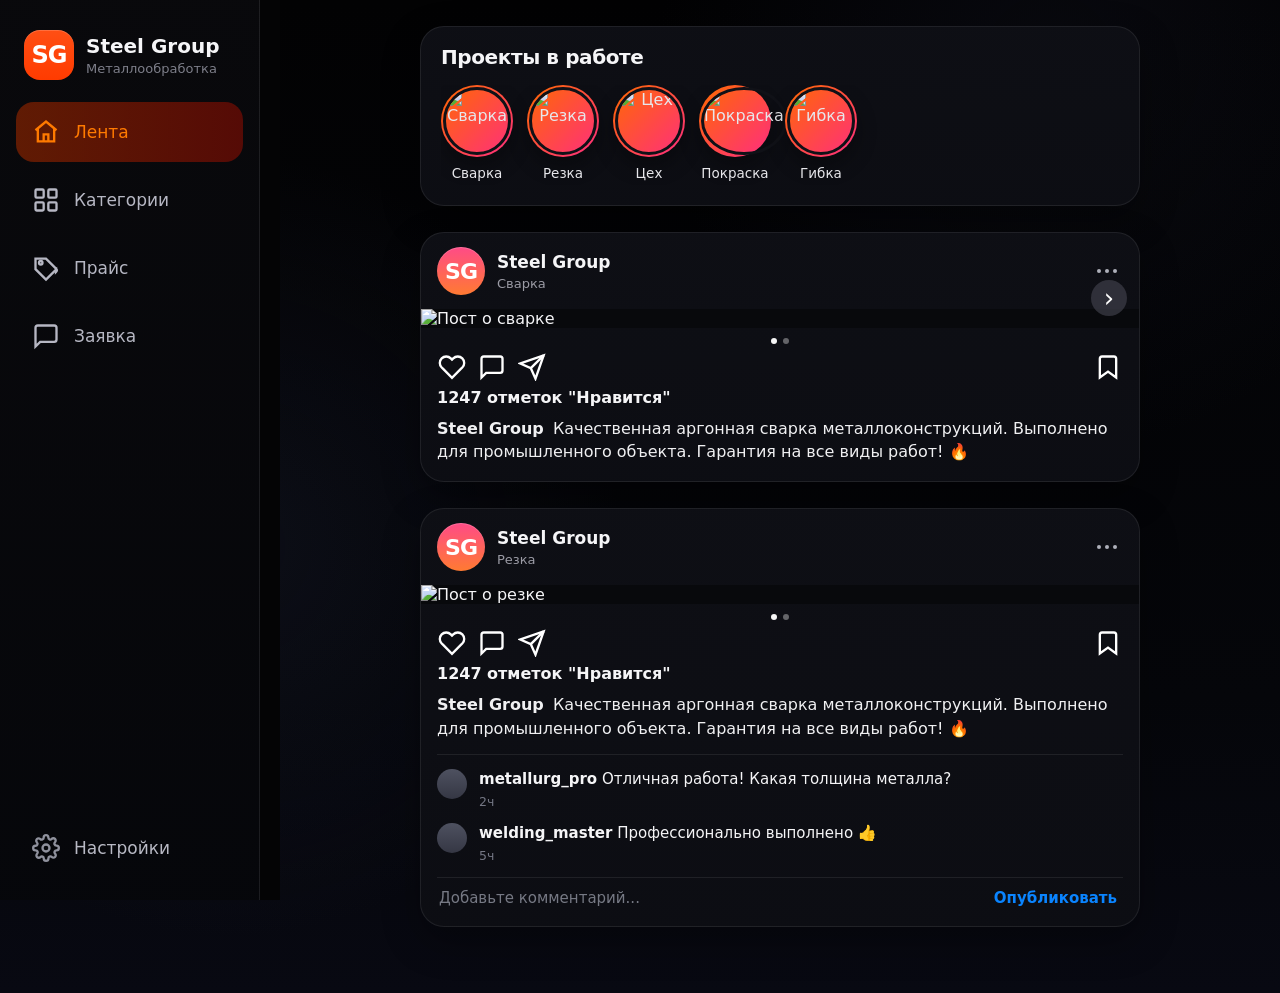
==== index.html @ e27e7040 "Add files via upload" ====
<!DOCTYPE html>
<html lang="ru">
<head>
  <meta charset="UTF-8" />
  <meta name="viewport" content="width=device-width, initial-scale=1.0" />
  <title>Steel Group — Лента</title>
  <link rel="stylesheet" href="styles.css" />
</head>
<body>
  <div class="layout">
    <iframe class="sidebar-frame" src="sidebar.html" title="Левое меню"></iframe>

    <main class="feed-page">
      <section class="stories-card">
        <h1>Проекты в работе</h1>
        <div class="stories-row">
          <button class="story" data-story="0">
            <span class="story__ring"><img src="https://metallsnab.kz/wp-content/uploads/2017/11/rezka3.jpg" alt="Сварка" /></span>
            <span class="story__label">Сварка</span>
          </button>
          <button class="story" data-story="1">
            <span class="story__ring"><img src="https://metallsnab.kz/wp-content/uploads/2017/11/rezka3.jpg" alt="Резка" /></span>
            <span class="story__label">Резка</span>
          </button>
          <button class="story" data-story="2">
            <span class="story__ring"><img src="https://metallsnab.kz/wp-content/uploads/2017/11/rezka3.jpg" alt="Цех" /></span>
            <span class="story__label">Цех</span>
          </button>
          <button class="story" data-story="3">
            <span class="story__ring"><img src="https://metallsnab.kz/wp-content/uploads/2017/11/rezka3.jpg" alt="Покраска" /></span>
            <span class="story__label">Покраска</span>
          </button>
          <button class="story" data-story="4">
            <span class="story__ring"><img src="https://metallsnab.kz/wp-content/uploads/2017/11/rezka3.jpg" alt="Гибка" /></span>
            <span class="story__label">Гибка</span>
          </button>
        </div>
      </section>

      <section class="post-card">
        <header class="post-card__header">
          <div class="post-author">
            <div class="avatar">SG</div>
            <div>
              <div class="post-author__name">Steel Group</div>
              <div class="post-author__meta">Сварка</div>
            </div>
          </div>
          <button class="more-btn" aria-label="Ещё">
            <span></span><span></span><span></span>
          </button>
        </header>

        <div class="post-media">
          <img src="https://metallsnab.kz/wp-content/uploads/2017/11/rezka3.jpg" alt="Пост о сварке" />
          <button class="media-nav media-nav--next" aria-label="Следующее изображение">&#8250;</button>
        </div>

        <div class="media-dots">
          <span class="media-dots__dot media-dots__dot--active"></span>
          <span class="media-dots__dot"></span>
        </div>

        <div class="post-actions">
          <div class="post-actions__left">
            <button class="icon-btn" aria-label="Нравится">
              <svg viewBox="0 0 24 24" fill="none" stroke="currentColor" stroke-width="2">
                <path d="M20.84 4.61a5.5 5.5 0 0 0-7.78 0L12 5.67l-1.06-1.06a5.5 5.5 0 0 0-7.78 7.78l1.06 1.06L12 21.23l7.78-7.78 1.06-1.06a5.5 5.5 0 0 0 0-7.78Z"></path>
              </svg>
            </button>
            <button class="icon-btn" aria-label="Комментарий">
              <svg viewBox="0 0 24 24" fill="none" stroke="currentColor" stroke-width="2">
                <path d="M21 15a2 2 0 0 1-2 2H7l-4 4V5a2 2 0 0 1 2-2h14a2 2 0 0 1 2 2z"></path>
              </svg>
            </button>
            <button class="icon-btn" aria-label="Поделиться">
              <svg viewBox="0 0 24 24" fill="none" stroke="currentColor" stroke-width="2">
                <path d="M22 2 11 13"></path>
                <path d="M22 2 15 22 11 13 2 9 22 2z"></path>
              </svg>
            </button>
          </div>
          <button class="icon-btn" aria-label="Сохранить">
            <svg viewBox="0 0 24 24" fill="none" stroke="currentColor" stroke-width="2">
              <path d="M19 21l-7-5-7 5V5a2 2 0 0 1 2-2h10a2 2 0 0 1 2 2z"></path>
            </svg>
          </button>
        </div>

        <div class="post-body">
          <div class="likes-count">1247 отметок "Нравится"</div>
          <p class="caption"><strong>Steel Group</strong> Качественная аргонная сварка металлоконструкций. Выполнено для промышленного объекта. Гарантия на все виды работ! 🔥</p>
        </div>
      </section>

      <section class="post-card post-card--comments">
        <header class="post-card__header">
          <div class="post-author">
            <div class="avatar">SG</div>
            <div>
              <div class="post-author__name">Steel Group</div>
              <div class="post-author__meta">Резка</div>
            </div>
          </div>
          <button class="more-btn" aria-label="Ещё">
            <span></span><span></span><span></span>
          </button>
        </header>

        <div class="post-media post-media--small">
          <img src="https://metallsnab.kz/wp-content/uploads/2017/11/rezka3.jpg" alt="Пост о резке" />
        </div>

        <div class="media-dots">
          <span class="media-dots__dot media-dots__dot--active"></span>
          <span class="media-dots__dot"></span>
        </div>

        <div class="post-actions">
          <div class="post-actions__left">
            <button class="icon-btn" aria-label="Нравится">
              <svg viewBox="0 0 24 24" fill="none" stroke="currentColor" stroke-width="2">
                <path d="M20.84 4.61a5.5 5.5 0 0 0-7.78 0L12 5.67l-1.06-1.06a5.5 5.5 0 0 0-7.78 7.78l1.06 1.06L12 21.23l7.78-7.78 1.06-1.06a5.5 5.5 0 0 0 0-7.78Z"></path>
              </svg>
            </button>
            <button class="icon-btn" aria-label="Комментарий">
              <svg viewBox="0 0 24 24" fill="none" stroke="currentColor" stroke-width="2">
                <path d="M21 15a2 2 0 0 1-2 2H7l-4 4V5a2 2 0 0 1 2-2h14a2 2 0 0 1 2 2z"></path>
              </svg>
            </button>
            <button class="icon-btn" aria-label="Поделиться">
              <svg viewBox="0 0 24 24" fill="none" stroke="currentColor" stroke-width="2">
                <path d="M22 2 11 13"></path>
                <path d="M22 2 15 22 11 13 2 9 22 2z"></path>
              </svg>
            </button>
          </div>
          <button class="icon-btn" aria-label="Сохранить">
            <svg viewBox="0 0 24 24" fill="none" stroke="currentColor" stroke-width="2">
              <path d="M19 21l-7-5-7 5V5a2 2 0 0 1 2-2h10a2 2 0 0 1 2 2z"></path>
            </svg>
          </button>
        </div>

        <div class="post-body post-body--comments">
          <div class="likes-count">1247 отметок "Нравится"</div>
          <p class="caption"><strong>Steel Group</strong> Качественная аргонная сварка металлоконструкций. Выполнено для промышленного объекта. Гарантия на все виды работ! 🔥</p>

          <div class="comments">
            <div class="comment">
              <div class="comment__avatar"></div>
              <div>
                <div class="comment__text"><strong>metallurg_pro</strong> Отличная работа! Какая толщина металла?</div>
                <div class="comment__time">2ч</div>
              </div>
            </div>
            <div class="comment">
              <div class="comment__avatar"></div>
              <div>
                <div class="comment__text"><strong>welding_master</strong> Профессионально выполнено 👍</div>
                <div class="comment__time">5ч</div>
              </div>
            </div>
          </div>

          <div class="comment-form">
            <input type="text" placeholder="Добавьте комментарий..." />
            <button type="button">Опубликовать</button>
          </div>
        </div>
      </section>
    </main>
  </div>

  <div class="story-modal" id="storyModal" aria-hidden="true">
    <div class="story-modal__overlay"></div>
    <div class="story-modal__content">
      <div class="story-progress" id="storyProgress"></div>
      <div class="story-modal__top">
        <div class="story-modal__author">
          <div class="avatar avatar--small">SG</div>
          <div>
            <div class="post-author__name">Steel Group</div>
            <div class="post-author__meta" id="storyMeta">Сварка</div>
          </div>
        </div>
        <button class="story-close" id="storyClose" aria-label="Закрыть">×</button>
      </div>
      <img id="storyImage" src="https://metallsnab.kz/wp-content/uploads/2017/11/rezka3.jpg" alt="История" />
      <div class="story-modal__caption" id="storyCaption">Аргонная сварка металлоконструкций</div>
      <button class="story-switch story-switch--prev" id="storyPrev" aria-label="Предыдущая история">&#8249;</button>
      <button class="story-switch story-switch--next" id="storyNext" aria-label="Следующая история">&#8250;</button>
    </div>
  </div>

  <script src="script.js"></script>
</body>
</html>
---- styles.css ----
:root {
  --bg: #040405;
  --bg-soft: #0c0d12;
  --card: rgba(16, 17, 24, 0.94);
  --card-border: rgba(255, 255, 255, 0.08);
  --text: #f5f5f7;
  --muted: #9b9ba5;
  --accent: #ff7a00;
  --accent-deep: #5b0f08;
  --story-start: #ff6a00;
  --story-end: #ff2d80;
  --shadow: 0 20px 60px rgba(0, 0, 0, 0.38);
}

* {
  box-sizing: border-box;
}

html, body {
  margin: 0;
  min-height: 100%;
  font-family: Inter, ui-sans-serif, system-ui, -apple-system, BlinkMacSystemFont, "Segoe UI", sans-serif;
  color: var(--text);
  background:
    radial-gradient(circle at 18% 55%, rgba(26, 30, 50, 0.35), transparent 33%),
    radial-gradient(circle at 82% 6%, rgba(33, 36, 62, 0.2), transparent 28%),
    linear-gradient(180deg, #020203 0%, #05060a 70%, #080912 100%);
}

body {
  overflow-x: hidden;
}

button,
a,
input {
  font: inherit;
}

.sidebar-page {
  background: #040405;
}

.layout {
  min-height: 100vh;
  display: grid;
  grid-template-columns: 336px minmax(0, 1fr);
}

.sidebar-frame {
  width: 336px;
  height: 100vh;
  border: 0;
  display: block;
  position: sticky;
  top: 0;
}

.sidebar {
  width: 336px;
  height: 100vh;
  padding: 36px 18px 26px;
  background: linear-gradient(180deg, rgba(9, 9, 12, 0.98), rgba(6, 7, 11, 0.96));
  border-right: 1px solid rgba(255,255,255,0.09);
  display: flex;
  flex-direction: column;
}

.brand {
  display: flex;
  align-items: center;
  gap: 16px;
  padding: 2px 8px 30px;
}

.brand__logo,
.avatar {
  width: 56px;
  height: 56px;
  border-radius: 18px;
  background: linear-gradient(180deg, #ff4f14 0%, #ff3b00 100%);
  color: #fff;
  display: grid;
  place-items: center;
  font-weight: 800;
  font-size: 28px;
  letter-spacing: -0.04em;
  box-shadow: inset 0 1px 0 rgba(255,255,255,0.18);
}

.brand__title {
  font-size: 22px;
  font-weight: 800;
  line-height: 1.1;
}

.brand__subtitle {
  margin-top: 6px;
  color: #7d7e89;
  font-size: 14px;
}

.menu {
  display: flex;
  flex-direction: column;
  gap: 8px;
}

.menu__item {
  height: 68px;
  padding: 0 18px;
  border-radius: 22px;
  display: flex;
  align-items: center;
  gap: 18px;
  color: #b6b7c3;
  text-decoration: none;
  transition: 0.25s ease;
  position: relative;
}

.menu__item:hover {
  background: rgba(255,255,255,0.04);
  color: #f3f3f7;
}

.menu__item--active {
  color: var(--accent);
  background: linear-gradient(90deg, rgba(130, 34, 0, 0.72), rgba(96, 11, 5, 0.88));
}

.menu__icon {
  width: 28px;
  height: 28px;
  display: grid;
  place-items: center;
}

.menu__icon svg,
.icon-btn svg {
  width: 100%;
  height: 100%;
}

.menu__icon--muted {
  color: #8f919d;
}

.menu__item span:last-child {
  font-size: 19px;
  font-weight: 500;
}

.menu__footer {
  margin-top: auto;
}

.menu__item--footer {
  color: #b8b9c4;
}

.feed-page {
  padding: 36px 0 60px;
}

.stories-card,
.post-card {
  width: min(820px, calc(100vw - 420px));
  margin: 0 auto 38px;
  background: linear-gradient(180deg, rgba(14, 15, 21, 0.98), rgba(13, 14, 20, 0.95));
  border: 1px solid var(--card-border);
  border-radius: 34px;
  box-shadow: var(--shadow);
}

.stories-card {
  padding: 24px 28px 28px;
}

.stories-card h1 {
  margin: 0 0 22px;
  font-size: 24px;
  letter-spacing: -0.02em;
}

.stories-row {
  display: flex;
  align-items: flex-start;
  gap: 20px;
  overflow-x: auto;
  padding-bottom: 4px;
}

.stories-row::-webkit-scrollbar {
  height: 0;
}

.story {
  border: 0;
  background: transparent;
  color: #e7e7eb;
  cursor: pointer;
  padding: 0;
  min-width: 84px;
}

.story__ring {
  width: 86px;
  height: 86px;
  display: grid;
  place-items: center;
  border-radius: 50%;
  background: linear-gradient(135deg, var(--story-start), var(--story-end));
  padding: 3px;
  box-shadow: 0 12px 22px rgba(0,0,0,0.35);
}

.story__ring img {
  width: 100%;
  height: 100%;
  object-fit: cover;
  border-radius: 50%;
  border: 3px solid #101117;
  display: block;
}

.story__label {
  display: block;
  margin-top: 12px;
  font-size: 15px;
}

.post-card {
  overflow: hidden;
}

.post-card__header {
  height: 95px;
  padding: 0 20px;
  display: flex;
  align-items: center;
  justify-content: space-between;
}

.post-author {
  display: flex;
  align-items: center;
  gap: 16px;
}

.avatar {
  width: 54px;
  height: 54px;
  border-radius: 50%;
  font-size: 26px;
  background: linear-gradient(180deg, #ff4b87 0%, #ff7a32 100%);
}

.avatar--small {
  width: 42px;
  height: 42px;
  font-size: 18px;
}

.post-author__name {
  font-size: 19px;
  font-weight: 800;
}

.post-author__meta {
  margin-top: 4px;
  color: var(--muted);
  font-size: 14px;
}

.more-btn {
  border: 0;
  background: transparent;
  color: #aeb0ba;
  cursor: pointer;
  display: inline-flex;
  gap: 4px;
  align-items: center;
  padding: 8px;
}

.more-btn span {
  width: 4px;
  height: 4px;
  border-radius: 50%;
  background: currentColor;
  display: inline-block;
}

.post-media {
  position: relative;
  background: #08090c;
}

.post-media img {
  width: 100%;
  height: auto;
  display: block;
}

.post-media--small img {
  max-height: 510px;
  object-fit: cover;
}

.media-nav {
  position: absolute;
  right: 14px;
  bottom: 18px;
  width: 44px;
  height: 44px;
  border: 0;
  border-radius: 50%;
  background: rgba(66, 67, 78, 0.65);
  color: #fff;
  font-size: 32px;
  line-height: 1;
  cursor: pointer;
  display: grid;
  place-items: center;
}

.media-dots {
  display: flex;
  justify-content: center;
  gap: 8px;
  padding: 14px 0 8px;
}

.media-dots__dot {
  width: 8px;
  height: 8px;
  border-radius: 50%;
  background: rgba(255,255,255,0.36);
}

.media-dots__dot--active {
  background: rgba(255,255,255,0.96);
}

.post-actions {
  padding: 0 18px;
  display: flex;
  align-items: center;
  justify-content: space-between;
}

.post-actions__left {
  display: flex;
  align-items: center;
  gap: 12px;
}

.icon-btn {
  width: 36px;
  height: 36px;
  border: 0;
  background: transparent;
  color: #fff;
  cursor: pointer;
  padding: 2px;
}

.icon-btn:hover {
  color: #ffb67d;
}

.post-body {
  padding: 8px 20px 24px;
}

.likes-count {
  font-size: 18px;
  font-weight: 700;
  margin-bottom: 12px;
}

.caption {
  margin: 0;
  font-size: 18px;
  line-height: 1.5;
  color: #f0f0f2;
}

.caption strong {
  margin-right: 4px;
}

.post-card--comments {
  margin-bottom: 0;
}

.post-body--comments {
  padding-bottom: 16px;
}

.comments {
  margin-top: 18px;
  border-top: 1px solid rgba(255,255,255,0.08);
  border-bottom: 1px solid rgba(255,255,255,0.08);
  padding: 18px 0;
  display: flex;
  flex-direction: column;
  gap: 18px;
}

.comment {
  display: flex;
  gap: 14px;
}

.comment__avatar {
  width: 34px;
  height: 34px;
  border-radius: 50%;
  background: linear-gradient(180deg, #4e5160 0%, #353744 100%);
  flex: 0 0 auto;
}

.comment__text {
  font-size: 17px;
  line-height: 1.45;
}

.comment__time {
  margin-top: 6px;
  font-size: 14px;
  color: #747784;
}

.comment-form {
  display: flex;
  align-items: center;
  justify-content: space-between;
  gap: 16px;
  padding-top: 14px;
}

.comment-form input {
  flex: 1;
  min-width: 0;
  border: 0;
  background: transparent;
  color: #fff;
  font-size: 17px;
  outline: none;
}

.comment-form input::placeholder {
  color: #767984;
}

.comment-form button {
  border: 0;
  background: transparent;
  color: #0a84ff;
  font-weight: 600;
  cursor: pointer;
}

.story-modal {
  position: fixed;
  inset: 0;
  display: none;
  align-items: center;
  justify-content: center;
  z-index: 50;
}

.story-modal.is-open {
  display: flex;
}

.story-modal__overlay {
  position: absolute;
  inset: 0;
  background: rgba(0,0,0,0.78);
  backdrop-filter: blur(6px);
}

.story-modal__content {
  position: relative;
  width: min(430px, calc(100vw - 32px));
  height: min(760px, calc(100vh - 32px));
  border-radius: 32px;
  overflow: hidden;
  background: #111216;
  border: 1px solid rgba(255,255,255,0.1);
  box-shadow: 0 24px 70px rgba(0,0,0,0.55);
  z-index: 1;
}

.story-modal__content img {
  width: 100%;
  height: 100%;
  object-fit: cover;
  display: block;
}

.story-progress {
  position: absolute;
  top: 14px;
  left: 12px;
  right: 12px;
  display: grid;
  grid-template-columns: repeat(5, 1fr);
  gap: 6px;
  z-index: 3;
}

.story-progress__bar {
  height: 4px;
  border-radius: 999px;
  background: rgba(255,255,255,0.2);
  overflow: hidden;
}

.story-progress__bar span {
  display: block;
  width: 0;
  height: 100%;
  background: #fff;
}

.story-modal__top,
.story-modal__caption {
  position: absolute;
  left: 18px;
  right: 18px;
  z-index: 3;
}

.story-modal__top {
  top: 30px;
  display: flex;
  justify-content: space-between;
  align-items: center;
}

.story-modal__author {
  display: flex;
  align-items: center;
  gap: 12px;
}

.story-close,
.story-switch {
  border: 0;
  color: #fff;
  cursor: pointer;
}

.story-close {
  background: rgba(15,16,21,0.52);
  width: 38px;
  height: 38px;
  border-radius: 50%;
  font-size: 28px;
  line-height: 1;
}

.story-modal__caption {
  bottom: 22px;
  padding: 16px 18px;
  border-radius: 18px;
  background: rgba(10,10,14,0.62);
  font-size: 17px;
  line-height: 1.45;
}

.story-switch {
  position: absolute;
  top: 50%;
  transform: translateY(-50%);
  width: 48px;
  height: 48px;
  border-radius: 50%;
  background: rgba(19,20,26,0.65);
  font-size: 38px;
  display: grid;
  place-items: center;
  z-index: 3;
}

.story-switch--prev {
  left: 14px;
}

.story-switch--next {
  right: 14px;
}

@media (max-width: 1240px) {
  .layout {
    grid-template-columns: 296px minmax(0, 1fr);
  }

  .sidebar,
  .sidebar-frame {
    width: 296px;
  }

  .stories-card,
  .post-card {
    width: min(760px, calc(100vw - 360px));
  }
}

@media (max-width: 980px) {
  .layout {
    grid-template-columns: 1fr;
  }

  .sidebar-frame {
    display: none;
  }

  .feed-page {
    padding-top: 24px;
  }

  .stories-card,
  .post-card {
    width: min(820px, calc(100vw - 24px));
    margin-bottom: 24px;
  }
}

/* Compact layout refinements */
.layout {
  grid-template-columns: 280px minmax(0, 1fr);
}

.sidebar-frame,
.sidebar {
  width: 280px;
}

.sidebar {
  padding: 28px 16px 22px;
}

.brand {
  gap: 12px;
  padding: 2px 8px 22px;
}

.brand__logo {
  width: 50px;
  height: 50px;
  border-radius: 16px;
  font-size: 24px;
}

.avatar {
  width: 48px;
  height: 48px;
  font-size: 22px;
}

.avatar--small {
  width: 36px;
  height: 36px;
  font-size: 16px;
}

.brand__title {
  font-size: 20px;
}

.brand__subtitle {
  margin-top: 4px;
  font-size: 13px;
}

.menu__item {
  height: 60px;
  padding: 0 16px;
  border-radius: 18px;
  gap: 14px;
}

.menu__item span:last-child {
  font-size: 17px;
}

.feed-page {
  padding: 26px 0 40px;
}

.stories-card,
.post-card {
  width: min(720px, calc(100vw - 330px));
  margin: 0 auto 26px;
  border-radius: 24px;
  box-shadow: 0 14px 38px rgba(0, 0, 0, 0.32);
}

.stories-card {
  padding: 18px 20px 20px;
}

.stories-card h1 {
  margin: 0 0 16px;
  font-size: 20px;
}

.stories-row {
  gap: 14px;
}

.story {
  min-width: 72px;
}

.story__ring {
  width: 72px;
  height: 72px;
  padding: 2px;
  box-shadow: 0 10px 20px rgba(0, 0, 0, 0.32);
}

.story__label {
  margin-top: 8px;
  font-size: 13.5px;
}

.post-card__header {
  height: 76px;
  padding: 0 16px;
}

.post-author {
  gap: 12px;
}

.post-author__name {
  font-size: 17px;
}

.post-author__meta {
  font-size: 13px;
}

.more-btn {
  padding: 6px;
}

.media-nav {
  right: 12px;
  bottom: 12px;
  width: 36px;
  height: 36px;
  font-size: 26px;
}

.media-dots {
  gap: 6px;
  padding: 10px 0 8px;
}

.media-dots__dot {
  width: 6px;
  height: 6px;
}

.post-actions {
  padding: 0 16px;
}

.post-actions__left {
  gap: 10px;
}

.icon-btn {
  width: 30px;
  height: 30px;
  padding: 1px;
}

.post-body {
  padding: 6px 16px 18px;
}

.likes-count {
  font-size: 16px;
  margin-bottom: 10px;
}

.caption {
  font-size: 16px;
  line-height: 1.45;
}

.comments {
  margin-top: 14px;
  padding: 14px 0;
  gap: 14px;
}

.comment {
  gap: 12px;
}

.comment__avatar {
  width: 30px;
  height: 30px;
}

.comment__text {
  font-size: 15px;
  line-height: 1.42;
}

.comment__time {
  margin-top: 4px;
  font-size: 12.5px;
}

.comment-form {
  gap: 12px;
  padding-top: 10px;
}

.comment-form input {
  font-size: 15px;
}

.comment-form button {
  font-size: 15px;
}

.story-modal__content {
  width: min(380px, calc(100vw - 32px));
  height: min(640px, calc(100vh - 32px));
  border-radius: 24px;
}

.story-progress {
  top: 12px;
  left: 10px;
  right: 10px;
  gap: 5px;
}

.story-modal__top {
  top: 22px;
}

.story-close {
  width: 32px;
  height: 32px;
  font-size: 24px;
}

.story-modal__caption {
  padding: 12px 14px;
  border-radius: 14px;
  font-size: 15px;
  line-height: 1.4;
}

.story-switch {
  width: 40px;
  height: 40px;
  font-size: 30px;
}

.story-switch--prev {
  left: 10px;
}

.story-switch--next {
  right: 10px;
}

@media (max-width: 1240px) {
  .layout {
    grid-template-columns: 260px minmax(0, 1fr);
  }

  .sidebar,
  .sidebar-frame {
    width: 260px;
  }

  .stories-card,
  .post-card {
    width: min(660px, calc(100vw - 300px));
  }
}

@media (max-width: 980px) {
  .feed-page {
    padding-top: 20px;
  }

  .stories-card,
  .post-card {
    width: min(720px, calc(100vw - 24px));
    margin-bottom: 20px;
  }
}
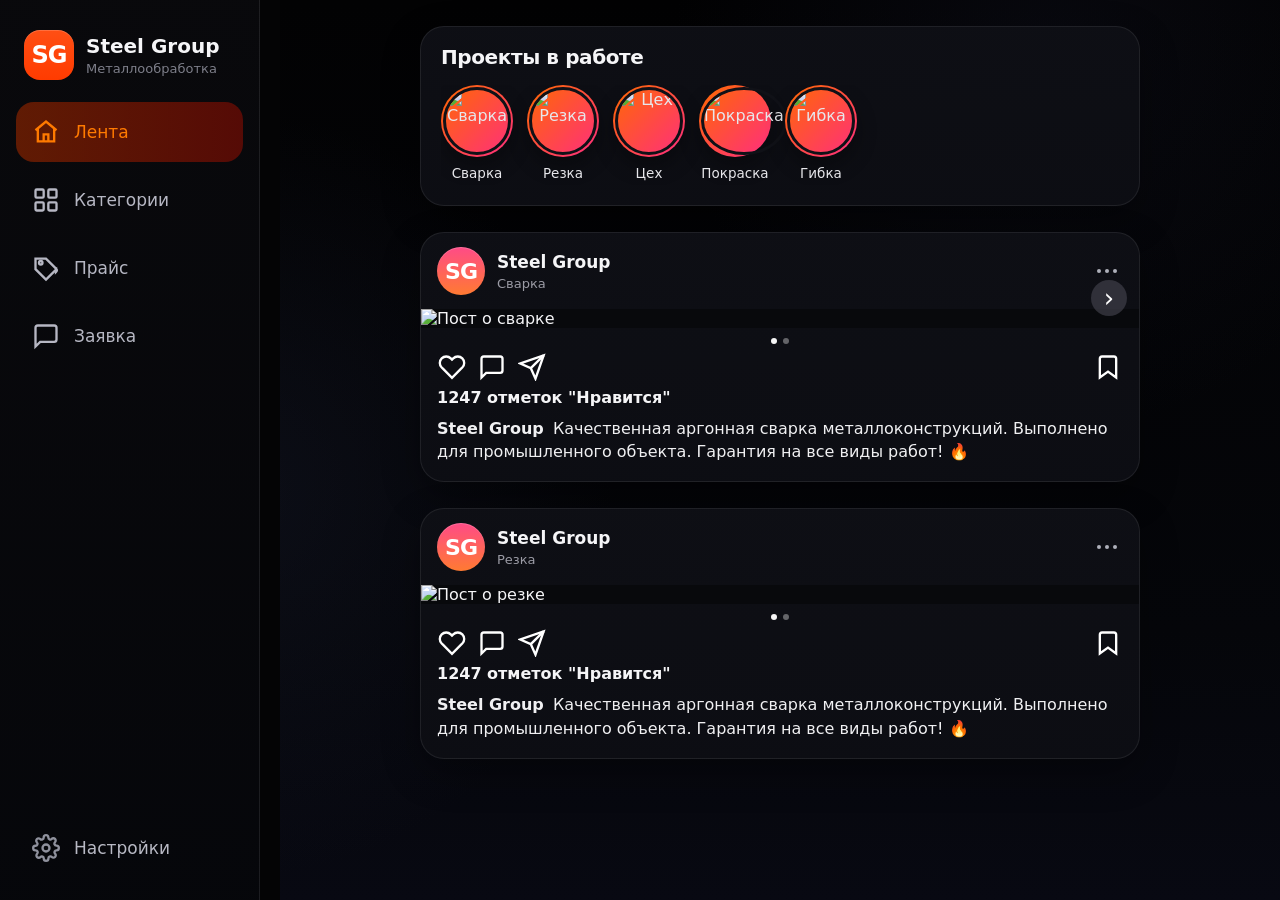
==== commit 1f3ffa1d: "Add toggleable post comments and fix story images" ====
--- a/index.html
+++ b/index.html
@@ -68,7 +68,7 @@
                 <path d="M20.84 4.61a5.5 5.5 0 0 0-7.78 0L12 5.67l-1.06-1.06a5.5 5.5 0 0 0-7.78 7.78l1.06 1.06L12 21.23l7.78-7.78 1.06-1.06a5.5 5.5 0 0 0 0-7.78Z"></path>
               </svg>
             </button>
-            <button class="icon-btn" aria-label="Комментарий">
+            <button class="icon-btn js-comment-toggle" aria-label="Комментарий" data-comment-target="comments-post-1" aria-expanded="false">
               <svg viewBox="0 0 24 24" fill="none" stroke="currentColor" stroke-width="2">
                 <path d="M21 15a2 2 0 0 1-2 2H7l-4 4V5a2 2 0 0 1 2-2h14a2 2 0 0 1 2 2z"></path>
               </svg>
@@ -90,6 +90,37 @@
         <div class="post-body">
           <div class="likes-count">1247 отметок "Нравится"</div>
           <p class="caption"><strong>Steel Group</strong> Качественная аргонная сварка металлоконструкций. Выполнено для промышленного объекта. Гарантия на все виды работ! 🔥</p>
+
+          <div class="post-comments" id="comments-post-1" hidden>
+            <div class="comments">
+              <div class="comment">
+                <div class="comment__avatar"></div>
+                <div>
+                  <div class="comment__text"><strong>metallurg_pro</strong> Отличная геометрия шва, выглядит очень аккуратно!</div>
+                  <div class="comment__time">1ч</div>
+                </div>
+              </div>
+              <div class="comment">
+                <div class="comment__avatar"></div>
+                <div>
+                  <div class="comment__text"><strong>steel_kz</strong> Можно узнать сроки выполнения таких заказов?</div>
+                  <div class="comment__time">3ч</div>
+                </div>
+              </div>
+              <div class="comment">
+                <div class="comment__avatar"></div>
+                <div>
+                  <div class="comment__text"><strong>weld_expert</strong> Профессиональный подход, видно сразу 👏</div>
+                  <div class="comment__time">4ч</div>
+                </div>
+              </div>
+            </div>
+
+            <div class="comment-form">
+              <input type="text" placeholder="Добавьте комментарий..." />
+              <button type="button">Опубликовать</button>
+            </div>
+          </div>
         </div>
       </section>
 
@@ -123,7 +154,7 @@
                 <path d="M20.84 4.61a5.5 5.5 0 0 0-7.78 0L12 5.67l-1.06-1.06a5.5 5.5 0 0 0-7.78 7.78l1.06 1.06L12 21.23l7.78-7.78 1.06-1.06a5.5 5.5 0 0 0 0-7.78Z"></path>
               </svg>
             </button>
-            <button class="icon-btn" aria-label="Комментарий">
+            <button class="icon-btn js-comment-toggle" aria-label="Комментарий" data-comment-target="comments-post-2" aria-expanded="false">
               <svg viewBox="0 0 24 24" fill="none" stroke="currentColor" stroke-width="2">
                 <path d="M21 15a2 2 0 0 1-2 2H7l-4 4V5a2 2 0 0 1 2-2h14a2 2 0 0 1 2 2z"></path>
               </svg>
@@ -146,26 +177,35 @@
           <div class="likes-count">1247 отметок "Нравится"</div>
           <p class="caption"><strong>Steel Group</strong> Качественная аргонная сварка металлоконструкций. Выполнено для промышленного объекта. Гарантия на все виды работ! 🔥</p>
 
-          <div class="comments">
-            <div class="comment">
-              <div class="comment__avatar"></div>
-              <div>
-                <div class="comment__text"><strong>metallurg_pro</strong> Отличная работа! Какая толщина металла?</div>
-                <div class="comment__time">2ч</div>
-              </div>
-            </div>
-            <div class="comment">
-              <div class="comment__avatar"></div>
-              <div>
-                <div class="comment__text"><strong>welding_master</strong> Профессионально выполнено 👍</div>
-                <div class="comment__time">5ч</div>
-              </div>
-            </div>
-          </div>
-
-          <div class="comment-form">
-            <input type="text" placeholder="Добавьте комментарий..." />
-            <button type="button">Опубликовать</button>
+          <div class="post-comments" id="comments-post-2" hidden>
+            <div class="comments">
+              <div class="comment">
+                <div class="comment__avatar"></div>
+                <div>
+                  <div class="comment__text"><strong>metallurg_pro</strong> Отличная работа! Какая толщина металла?</div>
+                  <div class="comment__time">2ч</div>
+                </div>
+              </div>
+              <div class="comment">
+                <div class="comment__avatar"></div>
+                <div>
+                  <div class="comment__text"><strong>welding_master</strong> Профессионально выполнено 👍</div>
+                  <div class="comment__time">5ч</div>
+                </div>
+              </div>
+              <div class="comment">
+                <div class="comment__avatar"></div>
+                <div>
+                  <div class="comment__text"><strong>factory_line</strong> Очень чистый рез, без заусенцев. Класс!</div>
+                  <div class="comment__time">6ч</div>
+                </div>
+              </div>
+            </div>
+
+            <div class="comment-form">
+              <input type="text" placeholder="Добавьте комментарий..." />
+              <button type="button">Опубликовать</button>
+            </div>
           </div>
         </div>
       </section>
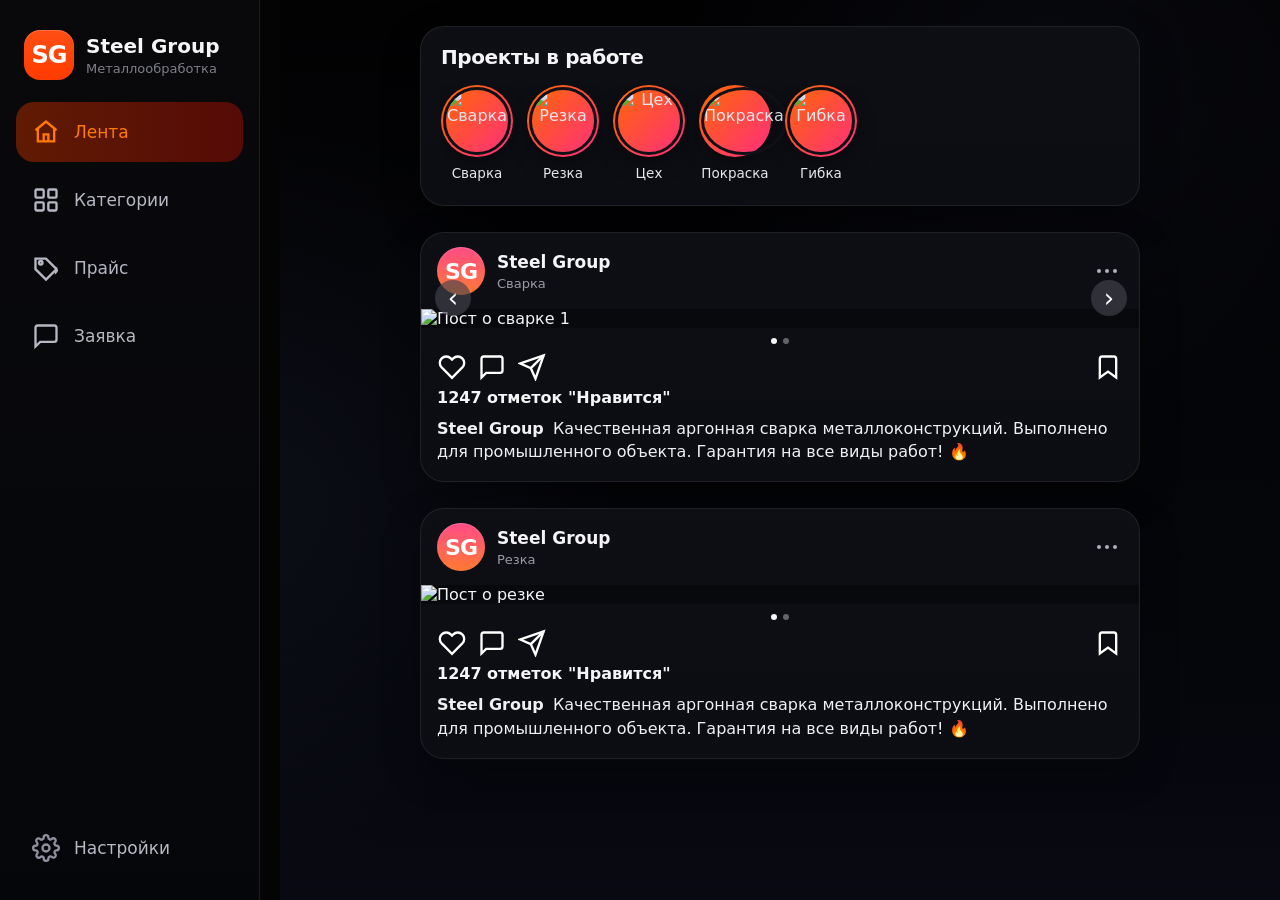
==== commit e74caedc: "Сделать страницу заявки компактнее и аккуратнее" ====
--- a/index.html
+++ b/index.html
@@ -8,7 +8,7 @@
 </head>
 <body>
   <div class="layout">
-    <iframe class="sidebar-frame" src="sidebar.html" title="Левое меню"></iframe>
+    <iframe class="sidebar-frame" src="sidebar.html?current=feed" title="Левое меню"></iframe>
 
     <main class="feed-page">
       <section class="stories-card">
@@ -51,14 +51,18 @@
           </button>
         </header>
 
-        <div class="post-media">
-          <img src="https://metallsnab.kz/wp-content/uploads/2017/11/rezka3.jpg" alt="Пост о сварке" />
+        <div class="post-media" data-carousel-root>
+          <div class="post-media__carousel js-post-carousel">
+            <img src="https://metallsnab.kz/wp-content/uploads/2017/11/rezka3.jpg" alt="Пост о сварке 1" />
+            <img src="https://metallsnab.kz/wp-content/uploads/2017/11/rezka3.jpg" alt="Пост о сварке 2" />
+          </div>
+          <button class="media-nav media-nav--prev" aria-label="Предыдущее изображение">&#8249;</button>
           <button class="media-nav media-nav--next" aria-label="Следующее изображение">&#8250;</button>
         </div>
 
-        <div class="media-dots">
-          <span class="media-dots__dot media-dots__dot--active"></span>
-          <span class="media-dots__dot"></span>
+        <div class="media-dots" data-carousel-dots>
+          <button class="media-dots__dot media-dots__dot--active" type="button" aria-label="Изображение 1"></button>
+          <button class="media-dots__dot" type="button" aria-label="Изображение 2"></button>
         </div>
 
         <div class="post-actions">
--- a/styles.css
+++ b/styles.css
@@ -905,4 +905,252 @@
     width: min(720px, calc(100vw - 24px));
     margin-bottom: 20px;
   }
-}
+}
+
+.post-media__carousel {
+  display: flex;
+  overflow-x: auto;
+  scroll-snap-type: x mandatory;
+  scrollbar-width: none;
+}
+
+.post-media__carousel::-webkit-scrollbar {
+  height: 0;
+}
+
+.post-media__carousel img {
+  flex: 0 0 100%;
+  scroll-snap-align: start;
+}
+
+.media-nav--prev {
+  left: 14px;
+  right: auto;
+}
+
+.media-dots__dot {
+  border: 0;
+  padding: 0;
+  cursor: pointer;
+}
+
+.request-page {
+  min-height: 100vh;
+  padding: 22px 0 30px;
+}
+
+.request-hero {
+  text-align: center;
+  margin-bottom: 18px;
+}
+
+.request-hero h1 {
+  margin: 0;
+  font-size: 46px;
+  line-height: 1.1;
+  letter-spacing: -0.015em;
+  background: linear-gradient(90deg, #ff9f3d 0%, #ff3b13 100%);
+  -webkit-background-clip: text;
+  -webkit-text-fill-color: transparent;
+}
+
+.request-hero p {
+  margin: 8px 0 0;
+  font-size: 14px;
+  color: #8f919e;
+}
+
+.request-shell {
+  width: min(630px, calc(100vw - 330px));
+  margin: 0 auto;
+  padding: 16px;
+  border-radius: 34px;
+  border: 1px solid rgba(255, 255, 255, 0.08);
+  background: linear-gradient(180deg, rgba(16, 18, 28, 0.76), rgba(10, 12, 20, 0.84));
+  box-shadow: 0 18px 42px rgba(0, 0, 0, 0.42);
+}
+
+.request-card {
+  border-radius: 24px;
+  border: 1px solid rgba(255, 255, 255, 0.08);
+  padding: 24px 24px 20px;
+  background:
+    radial-gradient(circle at 88% 90%, rgba(134, 24, 0, 0.28), transparent 36%),
+    linear-gradient(180deg, rgba(20, 22, 34, 0.95), rgba(19, 21, 31, 0.95));
+}
+
+.request-card h2 {
+  margin: 0;
+  font-size: 42px;
+  line-height: 1.1;
+}
+
+.request-card__subtitle {
+  margin: 8px 0 18px;
+  font-size: 13px;
+  color: #9b9daa;
+}
+
+.request-form {
+  display: flex;
+  flex-direction: column;
+  gap: 12px;
+}
+
+.request-form__group {
+  display: flex;
+  flex-direction: column;
+  gap: 8px;
+}
+
+.request-form__group > span {
+  font-size: 14px;
+  font-weight: 600;
+}
+
+.request-input-wrap {
+  height: 52px;
+  border-radius: 12px;
+  border: 1px solid rgba(126, 130, 146, 0.42);
+  background: linear-gradient(90deg, rgba(45, 47, 57, 0.9), rgba(53, 55, 64, 0.8));
+  display: flex;
+  align-items: center;
+  gap: 10px;
+  padding: 0 14px;
+  color: #8a8c97;
+}
+
+.request-input-wrap svg {
+  width: 18px;
+  height: 18px;
+  flex: 0 0 auto;
+}
+
+.request-input-wrap input,
+.request-input-wrap textarea {
+  width: 100%;
+  background: transparent;
+  border: 0;
+  outline: none;
+  color: #f4f4f7;
+  font-size: 15px;
+}
+
+.request-input-wrap input::placeholder,
+.request-input-wrap textarea::placeholder {
+  color: #757886;
+}
+
+.request-input-wrap--textarea {
+  min-height: 132px;
+  align-items: flex-start;
+  padding-top: 14px;
+}
+
+.request-input-wrap--textarea textarea {
+  resize: none;
+  min-height: 94px;
+}
+
+.request-submit {
+  margin-top: 8px;
+  border: 0;
+  border-radius: 12px;
+  height: 50px;
+  display: flex;
+  align-items: center;
+  justify-content: center;
+  gap: 8px;
+  font-size: 14px;
+  font-weight: 700;
+  color: #fff;
+  background: linear-gradient(90deg, #ff6300 0%, #f20008 100%);
+  cursor: pointer;
+  box-shadow: 0 8px 18px rgba(215, 52, 0, 0.3);
+}
+
+.request-submit svg {
+  width: 16px;
+  height: 16px;
+}
+
+.request-policy {
+  margin: 4px 0 0;
+  text-align: center;
+  color: #767984;
+  font-size: 12px;
+}
+
+.request-contacts {
+  margin-top: 18px;
+  padding-top: 14px;
+  border-top: 1px solid rgba(255,255,255,0.08);
+  display: flex;
+  flex-direction: column;
+  gap: 10px;
+}
+
+.request-contact-item {
+  display: flex;
+  align-items: center;
+  gap: 10px;
+  color: #ff8000;
+}
+
+.request-contact-item svg {
+  width: 18px;
+  height: 18px;
+  flex: 0 0 auto;
+}
+
+.request-contact-item span {
+  display: block;
+  color: #a4a7b2;
+  font-size: 12px;
+}
+
+.request-contact-item strong {
+  display: block;
+  margin-top: 3px;
+  color: #f4f5f7;
+  font-size: 16px;
+}
+
+@media (max-width: 1200px) {
+  .request-shell {
+    width: min(600px, calc(100vw - 290px));
+  }
+
+  .request-hero h1 {
+    font-size: 40px;
+  }
+}
+
+@media (max-width: 980px) {
+  .request-page {
+    padding-top: 18px;
+  }
+
+  .request-shell {
+    width: min(760px, calc(100vw - 24px));
+    padding: 14px;
+    border-radius: 24px;
+  }
+
+  .request-card {
+    border-radius: 18px;
+    padding: 16px;
+  }
+
+  .request-hero h1 {
+    font-size: 32px;
+  }
+
+  .request-hero p {
+    font-size: 13px;
+  }
+
+  .request-card h2 {
+    font-size: 34px;
+  }
+}
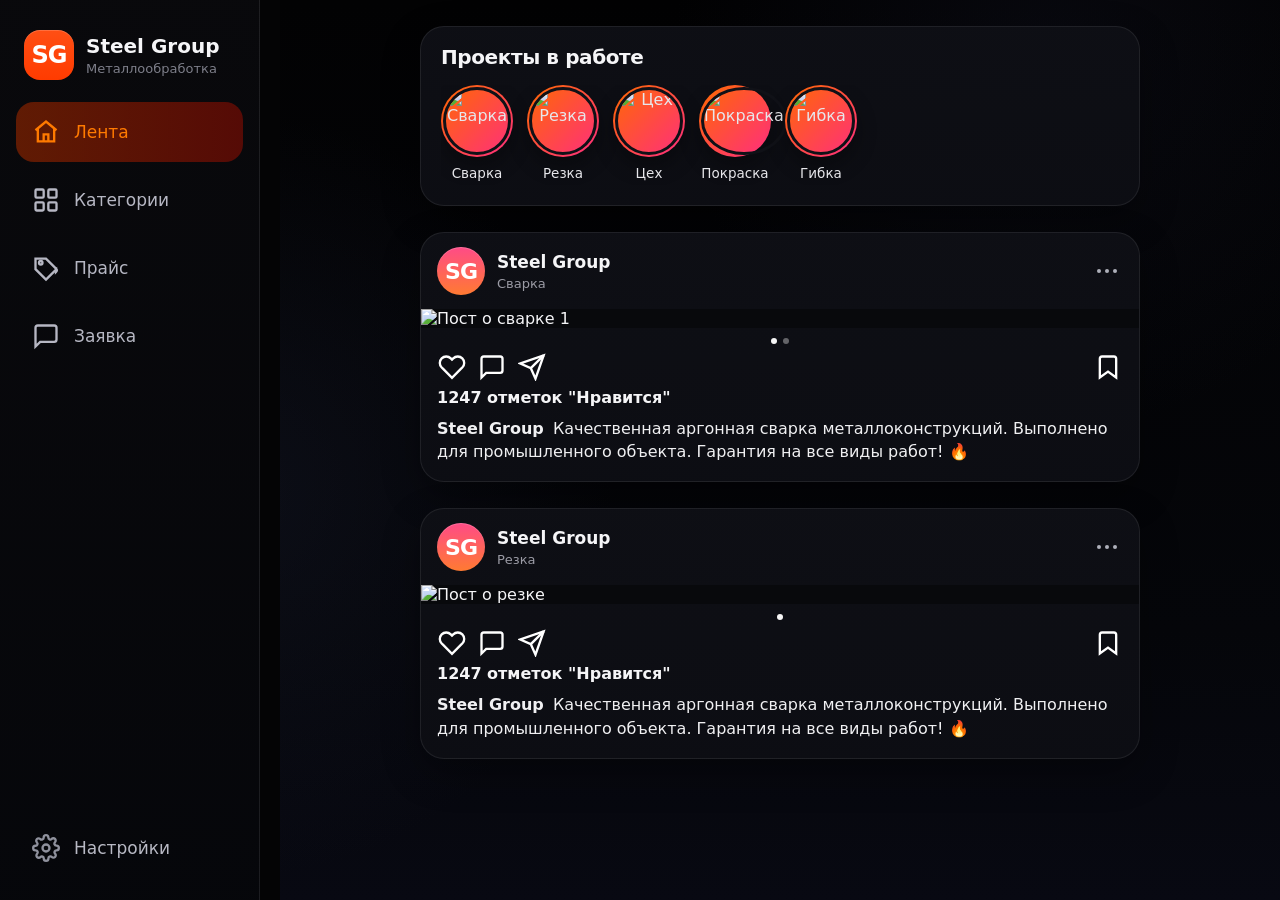
==== commit fc40b11c: "Сделать страницу прайса компактнее и аккуратнее" ====
--- a/index.html
+++ b/index.html
@@ -56,14 +56,9 @@
             <img src="https://metallsnab.kz/wp-content/uploads/2017/11/rezka3.jpg" alt="Пост о сварке 1" />
             <img src="https://metallsnab.kz/wp-content/uploads/2017/11/rezka3.jpg" alt="Пост о сварке 2" />
           </div>
-          <button class="media-nav media-nav--prev" aria-label="Предыдущее изображение">&#8249;</button>
-          <button class="media-nav media-nav--next" aria-label="Следующее изображение">&#8250;</button>
-        </div>
-
-        <div class="media-dots" data-carousel-dots>
-          <button class="media-dots__dot media-dots__dot--active" type="button" aria-label="Изображение 1"></button>
-          <button class="media-dots__dot" type="button" aria-label="Изображение 2"></button>
-        </div>
+        </div>
+
+        <div class="media-dots" data-carousel-dots></div>
 
         <div class="post-actions">
           <div class="post-actions__left">
@@ -148,7 +143,6 @@
 
         <div class="media-dots">
           <span class="media-dots__dot media-dots__dot--active"></span>
-          <span class="media-dots__dot"></span>
         </div>
 
         <div class="post-actions">
--- a/styles.css
+++ b/styles.css
@@ -1154,3 +1154,181 @@
     font-size: 34px;
   }
 }
+
+
+.price-page {
+  min-height: 100vh;
+  padding: 20px 0 28px;
+}
+
+.price-hero {
+  text-align: center;
+  margin-bottom: 16px;
+}
+
+.price-hero h1 {
+  margin: 0;
+  font-size: 52px;
+  line-height: 1.12;
+  letter-spacing: -0.015em;
+  background: linear-gradient(90deg, #ff9f3d 0%, #ff3b13 100%);
+  -webkit-background-clip: text;
+  -webkit-text-fill-color: transparent;
+}
+
+.price-hero p {
+  margin: 8px 0 0;
+  font-size: 13px;
+  color: #8f919e;
+}
+
+.price-shell {
+  width: min(740px, calc(100vw - 330px));
+  margin: 0 auto;
+  padding: 14px;
+  border-radius: 28px;
+  border: 1px solid rgba(255, 255, 255, 0.08);
+  background: linear-gradient(180deg, rgba(16, 18, 28, 0.76), rgba(10, 12, 20, 0.84));
+  box-shadow: 0 14px 30px rgba(0, 0, 0, 0.36);
+}
+
+.price-card {
+  border-radius: 20px;
+  border: 1px solid rgba(255, 255, 255, 0.08);
+  padding: 18px;
+  background: linear-gradient(180deg, rgba(20, 22, 34, 0.95), rgba(19, 21, 31, 0.95));
+}
+
+.price-card h2 {
+  margin: 0 0 14px;
+  display: flex;
+  align-items: center;
+  gap: 10px;
+  font-size: 16px;
+  line-height: 1;
+}
+
+.price-card h2 svg {
+  width: 19px;
+  height: 19px;
+  color: #ff7a00;
+}
+
+.price-list {
+  display: flex;
+  flex-direction: column;
+  gap: 10px;
+}
+
+.price-item {
+  min-height: 66px;
+  border-radius: 12px;
+  padding: 10px 14px;
+  display: flex;
+  align-items: center;
+  justify-content: space-between;
+  gap: 16px;
+  border: 1px solid rgba(255, 255, 255, 0.06);
+  background: linear-gradient(90deg, rgba(55, 57, 66, 0.8), rgba(45, 47, 55, 0.86));
+}
+
+.price-item--highlight {
+  border-color: rgba(255, 115, 0, 0.45);
+  background: linear-gradient(90deg, rgba(83, 34, 20, 0.9), rgba(89, 19, 19, 0.8));
+}
+
+.price-item__title {
+  font-size: 18px;
+  font-weight: 700;
+  display: flex;
+  align-items: center;
+  gap: 8px;
+  flex-wrap: wrap;
+}
+
+.price-item__unit {
+  margin-top: 4px;
+  color: #a4a7b2;
+  font-size: 14px;
+}
+
+.price-item__value {
+  color: #ff9900;
+  font-size: 17px;
+  font-weight: 700;
+  white-space: nowrap;
+}
+
+.price-badge {
+  padding: 3px 10px;
+  border-radius: 999px;
+  font-size: 14px;
+  font-weight: 700;
+  color: #fff;
+  background: linear-gradient(90deg, #ff8a00, #ff6400);
+}
+
+.price-note {
+  margin: 12px 0 0;
+  padding: 10px 14px;
+  border-radius: 10px;
+  background: rgba(255, 255, 255, 0.08);
+  color: #9ea1ac;
+  font-size: 14px;
+  text-align: center;
+}
+
+@media (max-width: 1200px) {
+  .price-shell {
+    width: min(680px, calc(100vw - 290px));
+  }
+
+  .price-hero h1 {
+    font-size: 44px;
+  }
+}
+
+@media (max-width: 980px) {
+  .price-page {
+    padding-top: 18px;
+  }
+
+  .price-shell {
+    width: min(760px, calc(100vw - 24px));
+    padding: 12px;
+    border-radius: 20px;
+  }
+
+  .price-card {
+    border-radius: 16px;
+    padding: 14px;
+  }
+
+  .price-hero h1 {
+    font-size: 36px;
+  }
+
+  .price-card h2 {
+    font-size: 18px;
+  }
+
+  .price-item {
+    min-height: auto;
+    padding: 10px 12px;
+    gap: 10px;
+  }
+
+  .price-item__title {
+    font-size: 16px;
+  }
+
+  .price-item__value {
+    font-size: 15px;
+  }
+
+  .price-item__unit,
+  .price-note,
+  .price-badge {
+    font-size: 13px;
+  }
+}
